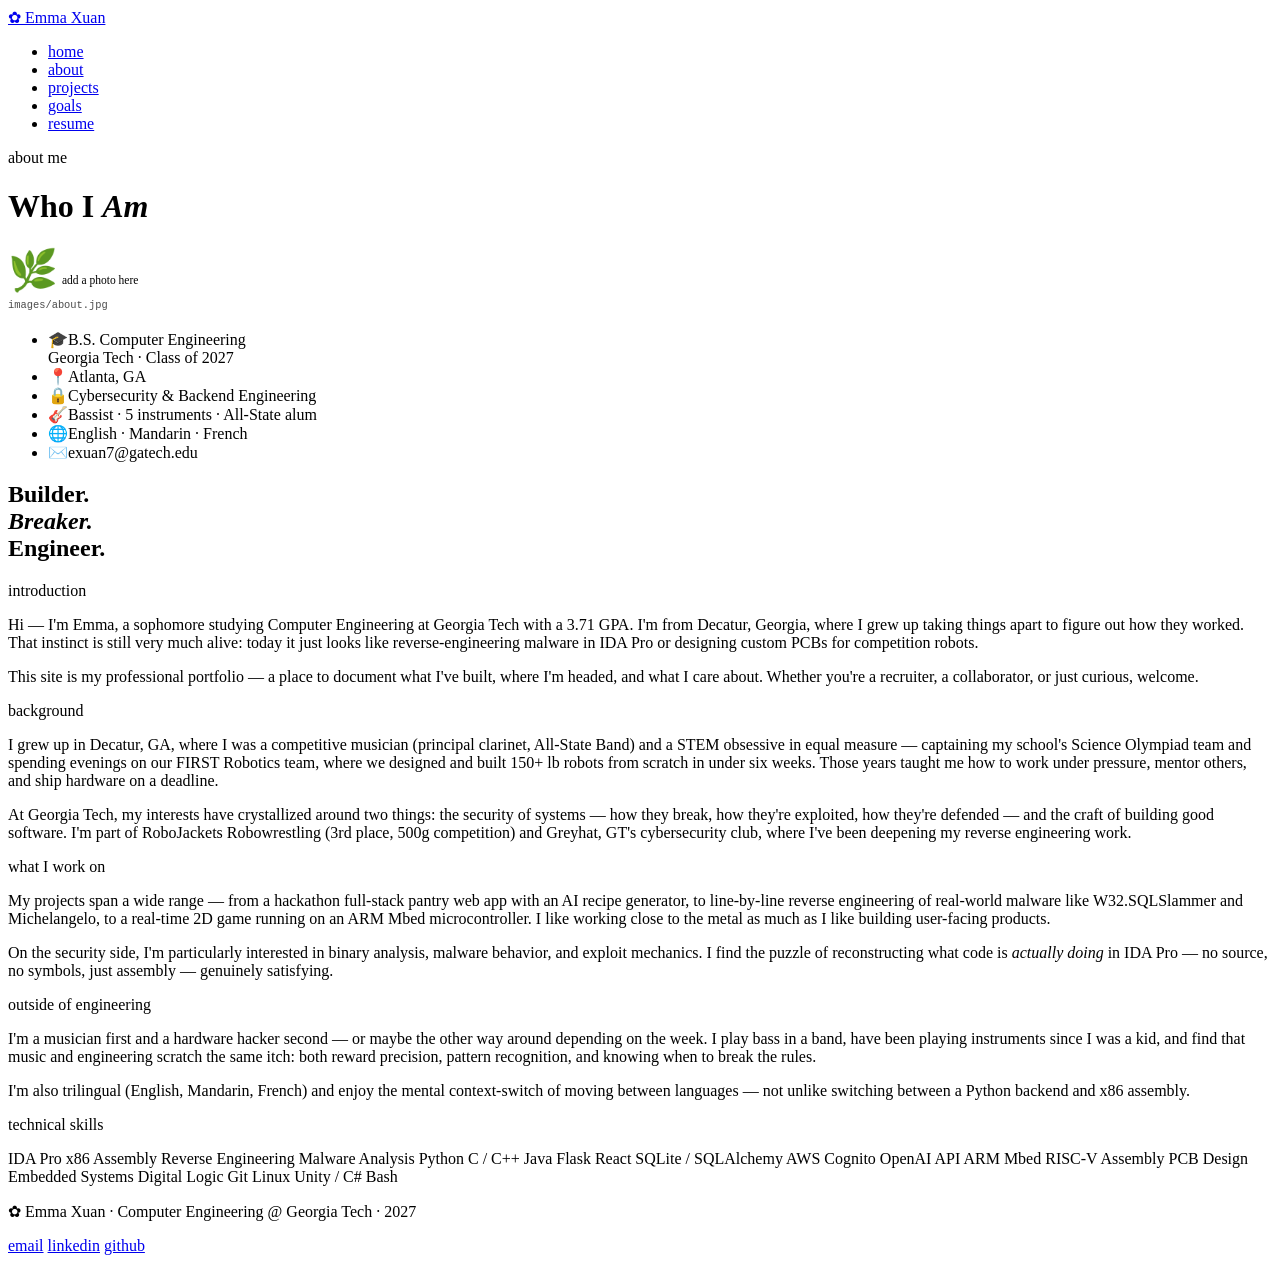
==== about.html @ 700f0712 "Add files via upload" ====
<!DOCTYPE html>
<html lang="en">
<head>
  <meta charset="UTF-8">
  <meta name="viewport" content="width=device-width, initial-scale=1.0">
  <title>About — Emma Xuan</title>
  <link rel="stylesheet" href="css/style.css">
</head>
<body>

<nav>
  <div class="nav-inner">
    <a href="index.html" class="nav-logo">✿ Emma Xuan</a>
    <ul class="nav-links">
      <li><a href="index.html">home</a></li>
      <li><a href="about.html">about</a></li>
      <li><a href="projects.html">projects</a></li>
      <li><a href="goals.html">goals</a></li>
      <li><a href="resume.html">resume</a></li>
    </ul>
  </div>
</nav>

<div class="container">
  <div class="page-hero">
    <p class="label">about me</p>
    <h1 class="page-title">Who I <em>Am</em></h1>
  </div>

  <div class="about-layout">
    <aside class="about-sticky">
      <div class="about-photo-frame">
        <!--
          Replace with:
          <img src="images/about.jpg" alt="Emma Xuan">
        -->
        <span style="font-size:2.5rem">🌿</span>
        <span style="font-size:0.72rem; line-height:1.6; text-align:center">add a photo here<br><code style="font-size:0.65rem; opacity:0.7">images/about.jpg</code></span>
      </div>
      <ul class="about-quick-info">
        <li><span class="qi-icon">🎓</span><span>B.S. Computer Engineering<br>Georgia Tech · Class of 2027</span></li>
        <li><span class="qi-icon">📍</span><span>Atlanta, GA</span></li>
        <li><span class="qi-icon">🔒</span><span>Cybersecurity &amp; Backend Engineering</span></li>
        <li><span class="qi-icon">🎸</span><span>Bassist · 5 instruments · All-State alum</span></li>
        <li><span class="qi-icon">🌐</span><span>English · Mandarin · French</span></li>
        <li><span class="qi-icon">✉️</span><a href="mailto:exuan7@gatech.edu" style="color:var(--sage-mid); text-decoration:none;">exuan7@gatech.edu</a></li>
      </ul>
    </aside>

    <div class="about-content">
      <h2 class="about-headline reveal">Builder.<br><em>Breaker.</em><br><strong>Engineer.</strong></h2>

      <div class="about-block reveal">
        <p class="about-block-label">introduction</p>
        <p>Hi — I'm Emma, a sophomore studying Computer Engineering at Georgia Tech with a 3.71 GPA. I'm from Decatur, Georgia, where I grew up taking things apart to figure out how they worked. That instinct is still very much alive: today it just looks like reverse-engineering malware in IDA Pro or designing custom PCBs for competition robots.</p>
        <p>This site is my professional portfolio — a place to document what I've built, where I'm headed, and what I care about. Whether you're a recruiter, a collaborator, or just curious, welcome.</p>
      </div>

      <div class="about-block reveal">
        <p class="about-block-label">background</p>
        <p>I grew up in Decatur, GA, where I was a competitive musician (principal clarinet, All-State Band) and a STEM obsessive in equal measure — captaining my school's Science Olympiad team and spending evenings on our FIRST Robotics team, where we designed and built 150+ lb robots from scratch in under six weeks. Those years taught me how to work under pressure, mentor others, and ship hardware on a deadline.</p>
        <p>At Georgia Tech, my interests have crystallized around two things: the security of systems — how they break, how they're exploited, how they're defended — and the craft of building good software. I'm part of RoboJackets Robowrestling (3rd place, 500g competition) and Greyhat, GT's cybersecurity club, where I've been deepening my reverse engineering work.</p>
      </div>

      <div class="about-block reveal">
        <p class="about-block-label">what I work on</p>
        <p>My projects span a wide range — from a hackathon full-stack pantry web app with an AI recipe generator, to line-by-line reverse engineering of real-world malware like W32.SQLSlammer and Michelangelo, to a real-time 2D game running on an ARM Mbed microcontroller. I like working close to the metal as much as I like building user-facing products.</p>
        <p>On the security side, I'm particularly interested in binary analysis, malware behavior, and exploit mechanics. I find the puzzle of reconstructing what code is <em>actually doing</em> in IDA Pro — no source, no symbols, just assembly — genuinely satisfying.</p>
      </div>

      <div class="about-block reveal">
        <p class="about-block-label">outside of engineering</p>
        <p>I'm a musician first and a hardware hacker second — or maybe the other way around depending on the week. I play bass in a band, have been playing instruments since I was a kid, and find that music and engineering scratch the same itch: both reward precision, pattern recognition, and knowing when to break the rules.</p>
        <p>I'm also trilingual (English, Mandarin, French) and enjoy the mental context-switch of moving between languages — not unlike switching between a Python backend and x86 assembly.</p>
      </div>

      <div class="about-block reveal">
        <p class="about-block-label">technical skills</p>
        <div class="skills-cloud">
          <span class="chip c-blush">IDA Pro</span>
          <span class="chip c-blush">x86 Assembly</span>
          <span class="chip c-blush">Reverse Engineering</span>
          <span class="chip c-blush">Malware Analysis</span>
          <span class="chip c-sage">Python</span>
          <span class="chip c-sage">C / C++</span>
          <span class="chip c-sage">Java</span>
          <span class="chip c-sage">Flask</span>
          <span class="chip c-sage">React</span>
          <span class="chip c-sage">SQLite / SQLAlchemy</span>
          <span class="chip c-sage">AWS Cognito</span>
          <span class="chip c-sage">OpenAI API</span>
          <span class="chip c-lav">ARM Mbed</span>
          <span class="chip c-lav">RISC-V Assembly</span>
          <span class="chip c-lav">PCB Design</span>
          <span class="chip c-lav">Embedded Systems</span>
          <span class="chip c-lav">Digital Logic</span>
          <span class="chip c-butter">Git</span>
          <span class="chip c-butter">Linux</span>
          <span class="chip c-butter">Unity / C#</span>
          <span class="chip c-butter">Bash</span>
        </div>
      </div>
    </div>
  </div>
</div>

<footer>
  <div class="footer-inner">
    <p class="footer-copy">✿ Emma Xuan · Computer Engineering @ Georgia Tech · 2027</p>
    <div class="footer-links">
      <a href="mailto:exuan7@gatech.edu">email</a>
      <a href="https://linkedin.com/in/YOUR_LINKEDIN" target="_blank">linkedin</a>
      <a href="https://github.com/YOUR_GITHUB" target="_blank">github</a>
    </div>
  </div>
</footer>
<script src="js/main.js"></script>
</body>
</html>
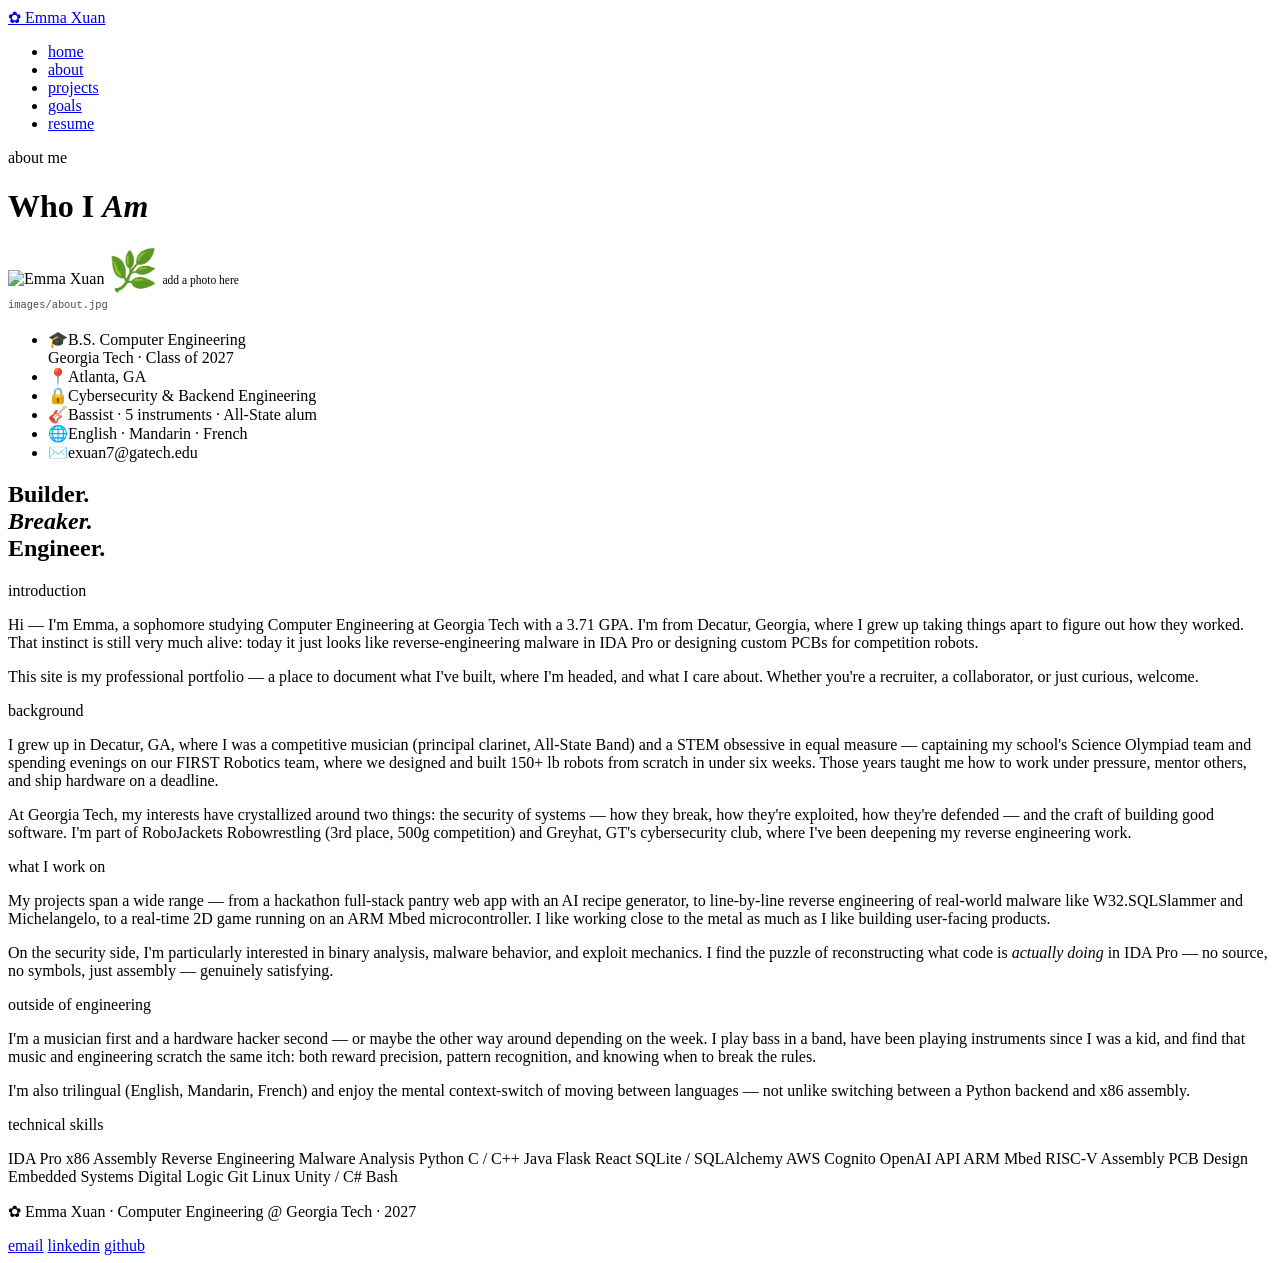
==== commit 24b6c7de: "replacements" ====
--- a/about.html
+++ b/about.html
@@ -30,10 +30,7 @@
   <div class="about-layout">
     <aside class="about-sticky">
       <div class="about-photo-frame">
-        <!--
-          Replace with:
-          <img src="images/about.jpg" alt="Emma Xuan">
-        -->
+        <img src="images/about.jpg" alt="Emma Xuan">
         <span style="font-size:2.5rem">🌿</span>
         <span style="font-size:0.72rem; line-height:1.6; text-align:center">add a photo here<br><code style="font-size:0.65rem; opacity:0.7">images/about.jpg</code></span>
       </div>
@@ -109,8 +106,8 @@
     <p class="footer-copy">✿ Emma Xuan · Computer Engineering @ Georgia Tech · 2027</p>
     <div class="footer-links">
       <a href="mailto:exuan7@gatech.edu">email</a>
-      <a href="https://linkedin.com/in/YOUR_LINKEDIN" target="_blank">linkedin</a>
-      <a href="https://github.com/YOUR_GITHUB" target="_blank">github</a>
+      <a href="https://linkedin.com/in/emmazxuan" target="_blank">linkedin</a>
+      <a href="https://github.com/emmaZX" target="_blank">github</a>
     </div>
   </div>
 </footer>
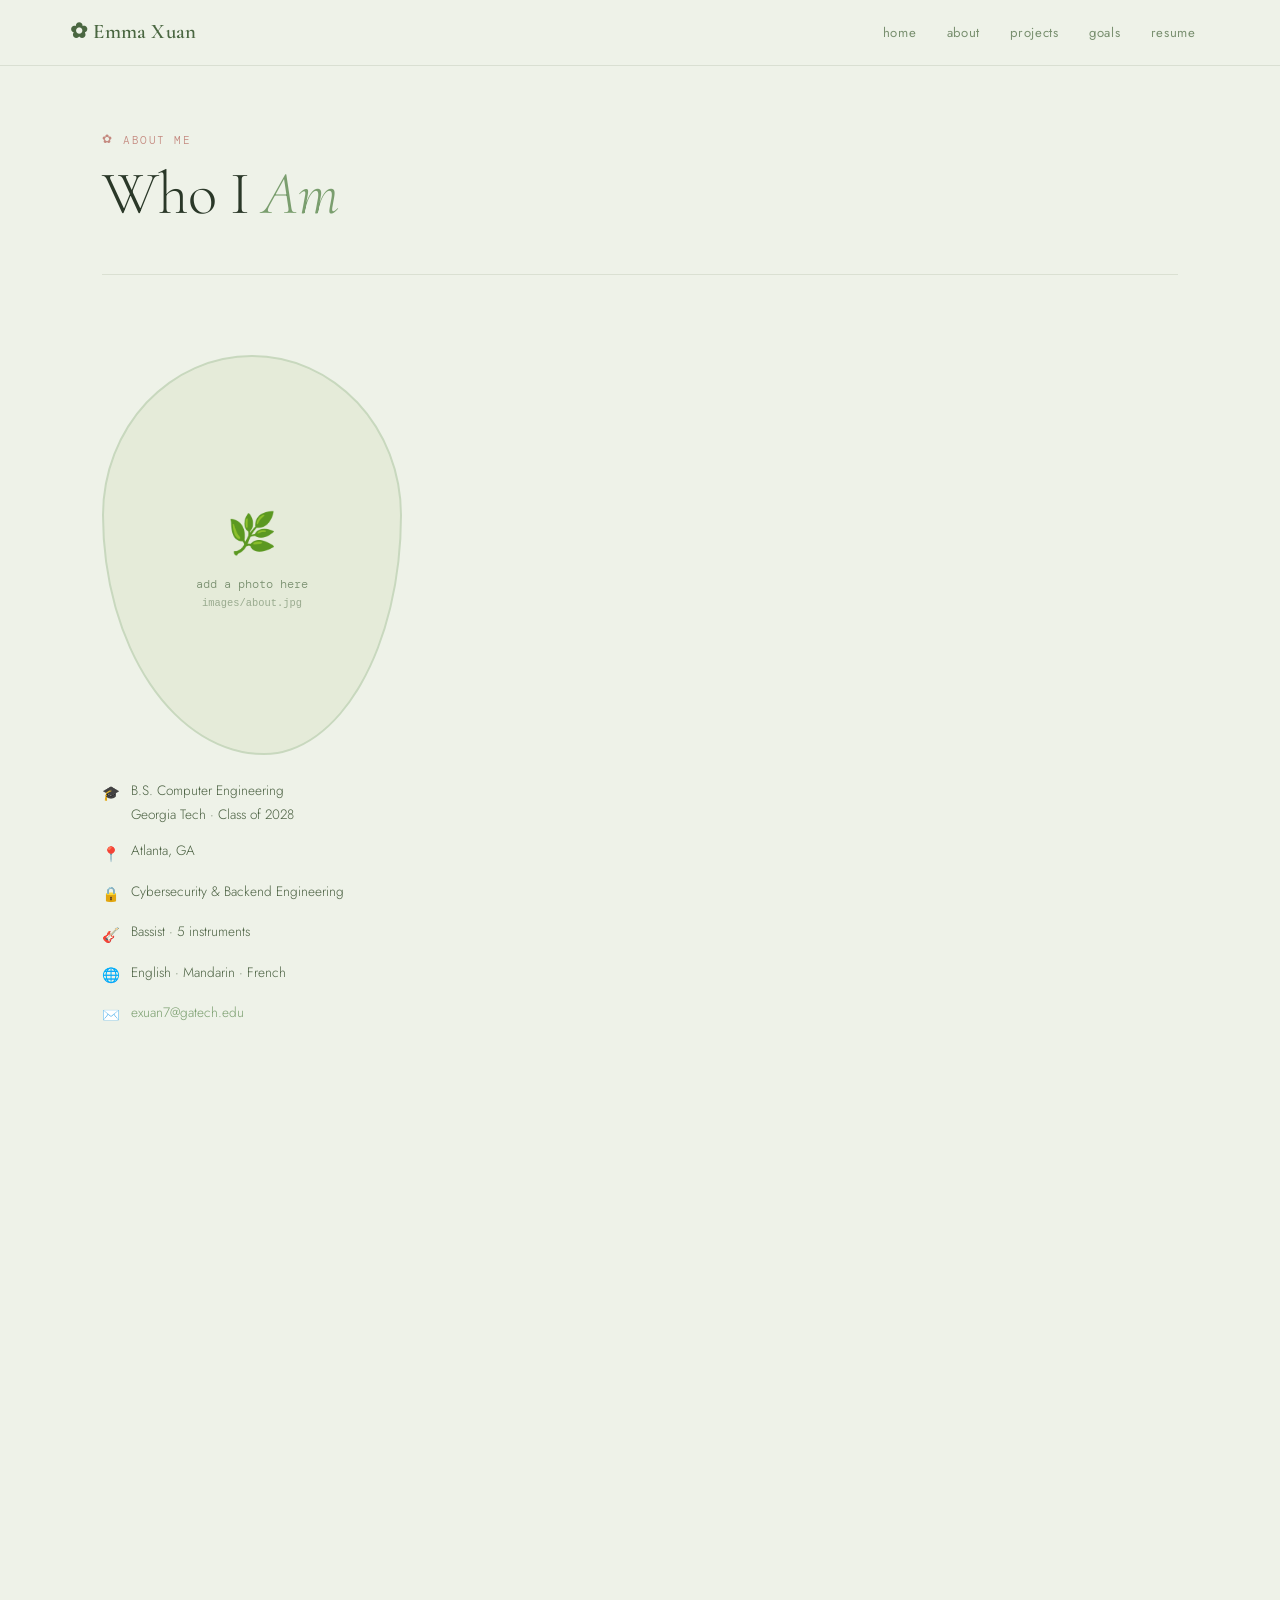
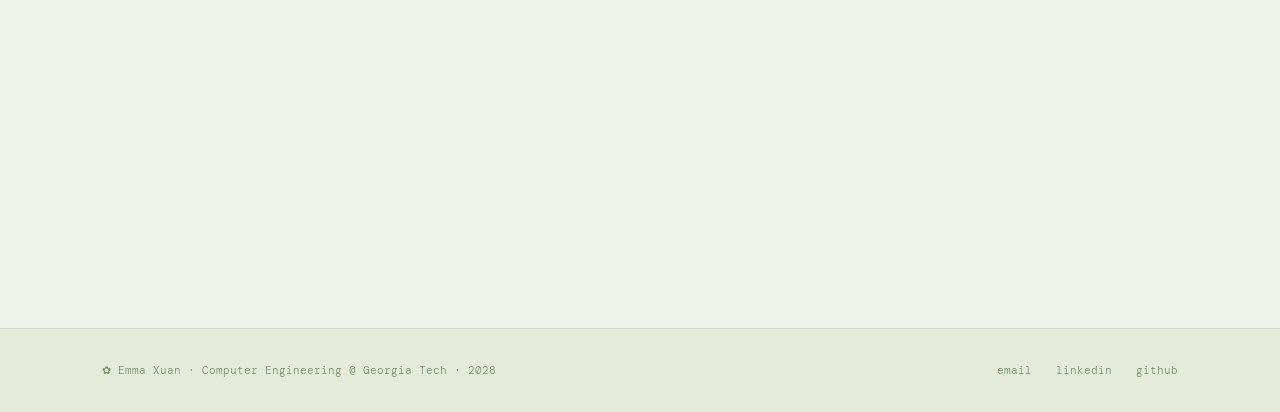
==== commit 6d65cb51: "updates" ====
--- a/about.html
+++ b/about.html
@@ -3,7 +3,7 @@
 <head>
   <meta charset="UTF-8">
   <meta name="viewport" content="width=device-width, initial-scale=1.0">
-  <title>About — Emma Xuan</title>
+  <title>Emma Xuan Portfolio</title>
   <link rel="stylesheet" href="css/style.css">
 </head>
 <body>
@@ -30,23 +30,24 @@
   <div class="about-layout">
     <aside class="about-sticky">
       <div class="about-photo-frame">
-        <img src="images/about.jpg" alt="Emma Xuan">
+        <!--
+          Replace with:
+          <img src="images/about.jpg" alt="Emma Xuan">
+        -->
         <span style="font-size:2.5rem">🌿</span>
         <span style="font-size:0.72rem; line-height:1.6; text-align:center">add a photo here<br><code style="font-size:0.65rem; opacity:0.7">images/about.jpg</code></span>
       </div>
       <ul class="about-quick-info">
-        <li><span class="qi-icon">🎓</span><span>B.S. Computer Engineering<br>Georgia Tech · Class of 2027</span></li>
+        <li><span class="qi-icon">🎓</span><span>B.S. Computer Engineering<br>Georgia Tech · Class of 2028</span></li>
         <li><span class="qi-icon">📍</span><span>Atlanta, GA</span></li>
         <li><span class="qi-icon">🔒</span><span>Cybersecurity &amp; Backend Engineering</span></li>
-        <li><span class="qi-icon">🎸</span><span>Bassist · 5 instruments · All-State alum</span></li>
+        <li><span class="qi-icon">🎸</span><span>Bassist · 5 instruments</span></li>
         <li><span class="qi-icon">🌐</span><span>English · Mandarin · French</span></li>
         <li><span class="qi-icon">✉️</span><a href="mailto:exuan7@gatech.edu" style="color:var(--sage-mid); text-decoration:none;">exuan7@gatech.edu</a></li>
       </ul>
     </aside>
 
     <div class="about-content">
-      <h2 class="about-headline reveal">Builder.<br><em>Breaker.</em><br><strong>Engineer.</strong></h2>
-
       <div class="about-block reveal">
         <p class="about-block-label">introduction</p>
         <p>Hi — I'm Emma, a sophomore studying Computer Engineering at Georgia Tech with a 3.71 GPA. I'm from Decatur, Georgia, where I grew up taking things apart to figure out how they worked. That instinct is still very much alive: today it just looks like reverse-engineering malware in IDA Pro or designing custom PCBs for competition robots.</p>
@@ -69,6 +70,7 @@
         <p class="about-block-label">outside of engineering</p>
         <p>I'm a musician first and a hardware hacker second — or maybe the other way around depending on the week. I play bass in a band, have been playing instruments since I was a kid, and find that music and engineering scratch the same itch: both reward precision, pattern recognition, and knowing when to break the rules.</p>
         <p>I'm also trilingual (English, Mandarin, French) and enjoy the mental context-switch of moving between languages — not unlike switching between a Python backend and x86 assembly.</p>
+        <p>And yes, those are my cats in the photo — Kiwi and Cloud. They are extremely rambunctious and entirely unhelpful when I'm trying to debug at 2am.</p>
       </div>
 
       <div class="about-block reveal">
@@ -103,11 +105,11 @@
 
 <footer>
   <div class="footer-inner">
-    <p class="footer-copy">✿ Emma Xuan · Computer Engineering @ Georgia Tech · 2027</p>
+    <p class="footer-copy">✿ Emma Xuan · Computer Engineering @ Georgia Tech · 2028</p>
     <div class="footer-links">
       <a href="mailto:exuan7@gatech.edu">email</a>
-      <a href="https://linkedin.com/in/emmazxuan" target="_blank">linkedin</a>
-      <a href="https://github.com/emmaZX" target="_blank">github</a>
+      <a href="https://linkedin.com/in/YOUR_LINKEDIN" target="_blank">linkedin</a>
+      <a href="https://github.com/YOUR_GITHUB" target="_blank">github</a>
     </div>
   </div>
 </footer>
--- a/css/style.css
+++ b/css/style.css
@@ -0,0 +1,390 @@
+@import url('https://fonts.googleapis.com/css2?family=Cormorant+Garamond:ital,wght@0,300;0,400;0,600;0,700;1,300;1,400;1,600&family=Jost:wght@300;400;500&family=DM+Mono:ital,wght@0,400;0,500;1,400&display=swap');
+
+/* ============================================
+   EMMA XUAN — PORTFOLIO
+   Theme: Sage & Bloom
+   ============================================ */
+
+:root {
+  --bg:           #EEF2E8;
+  --bg-soft:      #E5EBD9;
+  --bg-card:      #F2F5EC;
+  --bg-white:     #FAFBF7;
+  --bg-deep:      #D6DFCA;
+
+  --sage-dark:    #4A6741;
+  --sage-mid:     #7A9E6E;
+  --sage-light:   #A8C09A;
+  --sage-mist:    #C8D8BE;
+
+  --blush:        #E8C4C0;
+  --blush-deep:   #C4897F;
+  --lavender:     #C4BBDB;
+  --lavender-mid: #9B8FC2;
+  --cream:        #F2E8D5;
+  --butter:       #EDD99A;
+  --butter-deep:  #C9A84C;
+  --dusty-teal:   #7BBFB5;
+
+  --text:         #2A3828;
+  --text-mid:     #4A6041;
+  --text-muted:   #7A9070;
+  --border:       rgba(90, 115, 80, 0.14);
+
+  --font-display: 'Cormorant Garamond', Georgia, serif;
+  --font-body:    'Jost', sans-serif;
+  --font-mono:    'DM Mono', monospace;
+
+  --nav-h: 66px;
+  --max-w: 1140px;
+  --r: 16px;
+}
+
+*, *::before, *::after { margin: 0; padding: 0; box-sizing: border-box; }
+html { scroll-behavior: smooth; }
+
+body {
+  background: var(--bg);
+  color: var(--text);
+  font-family: var(--font-body);
+  font-weight: 300;
+  font-size: 16px;
+  line-height: 1.75;
+  -webkit-font-smoothing: antialiased;
+}
+
+/* ─── NAV ─────────────────────────────────── */
+nav {
+  position: sticky; top: 0; z-index: 200;
+  background: rgba(238, 242, 232, 0.9);
+  backdrop-filter: blur(16px);
+  -webkit-backdrop-filter: blur(16px);
+  border-bottom: 1px solid var(--border);
+  height: var(--nav-h);
+  display: flex; align-items: center;
+  padding: 0 2rem;
+}
+.nav-inner {
+  max-width: var(--max-w); width: 100%; margin: 0 auto;
+  display: flex; align-items: center; justify-content: space-between;
+}
+.nav-logo {
+  font-family: var(--font-display); font-weight: 600; font-size: 1.3rem;
+  color: var(--sage-dark); text-decoration: none; letter-spacing: 0.01em;
+  display: flex; align-items: center; gap: 0.4rem;
+}
+.nav-links { display: flex; gap: 0.1rem; list-style: none; }
+.nav-links a {
+  font-family: var(--font-body); font-weight: 400; font-size: 0.82rem;
+  color: var(--text-muted); text-decoration: none; letter-spacing: 0.05em;
+  padding: 0.4rem 0.9rem; border-radius: 100px; transition: all 0.2s;
+}
+.nav-links a:hover { color: var(--sage-dark); background: var(--bg-soft); }
+.nav-links a.active { color: var(--sage-dark); background: var(--sage-mist); }
+
+/* ─── LAYOUT ──────────────────────────────── */
+.container { max-width: var(--max-w); margin: 0 auto; padding: 0 2rem; position: relative; z-index: 1; }
+section { padding: 5rem 0; }
+
+/* ─── LABELS ──────────────────────────────── */
+.label {
+  font-family: var(--font-mono); font-size: 0.68rem;
+  color: var(--blush-deep); text-transform: uppercase; letter-spacing: 0.14em;
+  margin-bottom: 0.75rem; display: flex; align-items: center; gap: 0.6rem;
+}
+.label::before { content: '✿'; font-size: 0.72rem; }
+
+/* ─── SECTION HEADER ─────────────────────── */
+.section-header { margin-bottom: 3rem; }
+.section-header h2 {
+  font-family: var(--font-display); font-weight: 600;
+  font-size: clamp(2.5rem, 5vw, 3.8rem);
+  letter-spacing: -0.01em; line-height: 1.1; color: var(--text);
+}
+.section-header h2 em { font-style: italic; color: var(--sage-mid); font-weight: 300; }
+
+/* ─── BUTTONS ─────────────────────────────── */
+.btn {
+  display: inline-flex; align-items: center; gap: 0.45rem;
+  padding: 0.65rem 1.4rem; border-radius: 100px;
+  font-family: var(--font-body); font-weight: 400; font-size: 0.82rem;
+  letter-spacing: 0.05em; text-decoration: none;
+  transition: all 0.2s; cursor: pointer; border: none;
+}
+.btn-primary { background: var(--sage-dark); color: #fff; }
+.btn-primary:hover { background: var(--sage-mid); transform: translateY(-2px); box-shadow: 0 8px 24px rgba(74,103,65,0.25); }
+.btn-outline { background: transparent; color: var(--sage-dark); border: 1.5px solid var(--sage-mist); }
+.btn-outline:hover { border-color: var(--sage-mid); background: var(--bg-soft); }
+.btn-blush { background: var(--blush); color: var(--text); border: 1px solid rgba(196,137,127,0.3); }
+.btn-blush:hover { background: var(--blush-deep); color: #fff; transform: translateY(-2px); }
+
+/* ─── STATUS BADGE ────────────────────────── */
+.status-badge {
+  display: inline-flex; align-items: center; gap: 0.5rem;
+  background: var(--cream); color: var(--butter-deep);
+  border: 1px solid rgba(201,168,76,0.3);
+  padding: 0.28rem 0.85rem; border-radius: 100px;
+  font-family: var(--font-mono); font-size: 0.68rem;
+  margin-bottom: 1.5rem;
+}
+.status-dot {
+  width: 6px; height: 6px; border-radius: 50%; background: var(--butter-deep);
+  animation: blink 2.5s ease-in-out infinite;
+}
+@keyframes blink { 0%,100%{opacity:1} 50%{opacity:0.3} }
+
+/* ─── HERO ────────────────────────────────── */
+.hero {
+  min-height: calc(100vh - var(--nav-h));
+  display: grid; grid-template-columns: 1fr 400px;
+  gap: 4rem; align-items: center; padding: 4rem 0;
+  position: relative;
+}
+/* Floating botanical decorations behind hero */
+.hero::before {
+  content: '';
+  position: absolute; top: 10%; right: -60px; width: 300px; height: 300px;
+  border-radius: 50%;
+  background: radial-gradient(circle, rgba(200,216,190,0.4) 0%, transparent 70%);
+  pointer-events: none;
+}
+.hero::after {
+  content: '';
+  position: absolute; bottom: 5%; left: -40px; width: 200px; height: 200px;
+  border-radius: 50%;
+  background: radial-gradient(circle, rgba(232,196,192,0.35) 0%, transparent 70%);
+  pointer-events: none;
+}
+.hero-text h1 {
+  font-family: var(--font-display); font-weight: 600;
+  font-size: clamp(4rem, 9vw, 7.5rem);
+  line-height: 0.95; letter-spacing: -0.01em; color: var(--text);
+  margin-bottom: 1.5rem; animation: fadeUp 0.7s 0.1s both;
+}
+.hero-text h1 em { font-style: italic; color: var(--sage-mid); font-weight: 300; }
+.hero-tagline {
+  font-family: var(--font-mono); font-size: 0.72rem;
+  color: var(--text-muted); letter-spacing: 0.12em; text-transform: uppercase;
+  margin-bottom: 1rem; animation: fadeUp 0.7s 0.2s both;
+}
+.hero-text p {
+  font-size: 1rem; color: var(--text-mid); max-width: 440px;
+  margin-bottom: 2rem; line-height: 1.9; font-weight: 300;
+  animation: fadeUp 0.7s 0.3s both;
+}
+.hero-cta { display: flex; gap: 0.75rem; flex-wrap: wrap; animation: fadeUp 0.7s 0.4s both; }
+.hero-visual { display: flex; justify-content: center; align-items: center; animation: fadeUp 0.7s 0.15s both; }
+
+/* Organic photo frame */
+.photo-frame { position: relative; width: 360px; height: 440px; }
+.frame-img {
+  width: 100%; height: 100%;
+  border-radius: 42% 58% 52% 48% / 44% 48% 52% 56%;
+  overflow: hidden; position: relative; z-index: 2;
+  background: var(--bg-soft); border: 2px solid var(--sage-mist);
+  display: flex; flex-direction: column; align-items: center; justify-content: center;
+  gap: 0.5rem; color: var(--text-muted); font-family: var(--font-mono); font-size: 0.75rem;
+  text-align: center; padding: 1rem;
+}
+.frame-img img {
+  position: absolute; inset: 0;
+  width: 100%; height: 100%; object-fit: cover; display: block;
+}
+.frame-ring {
+  position: absolute; inset: -14px;
+  border-radius: 42% 58% 52% 48% / 44% 48% 52% 56%;
+  border: 1.5px dashed var(--sage-light); z-index: 1; opacity: 0.6;
+}
+.frame-flower { position: absolute; font-size: 1.8rem; z-index: 3; filter: drop-shadow(0 2px 4px rgba(0,0,0,0.05)); }
+.ff-1 { top: -14px; right: 24px; transform: rotate(15deg); }
+.ff-2 { bottom: 14px; left: -18px; transform: rotate(-20deg); font-size: 1.4rem; }
+.ff-3 { top: 45%; right: -22px; transform: translateY(-50%) rotate(8deg); font-size: 1.2rem; }
+.bg-blob {
+  position: absolute; border-radius: 50%; z-index: 0;
+  width: 200px; height: 200px; bottom: -30px; left: -20px;
+  background: var(--blush); opacity: 0.3; filter: blur(45px);
+}
+.bg-blob-2 {
+  position: absolute; border-radius: 50%; z-index: 0;
+  width: 160px; height: 160px; top: -20px; right: -10px;
+  background: var(--lavender); opacity: 0.22; filter: blur(40px);
+}
+
+/* ─── STATS ───────────────────────────────── */
+.stats-strip { border-top: 1px solid var(--border); border-bottom: 1px solid var(--border); background: var(--bg-card); }
+.stats-grid { display: grid; grid-template-columns: repeat(4,1fr); }
+.stat-cell { padding: 2rem; text-align: center; border-right: 1px solid var(--border); }
+.stat-cell:last-child { border-right: none; }
+.stat-n {
+  font-family: var(--font-display); font-weight: 600;
+  font-size: 3rem; line-height: 1; letter-spacing: -0.02em;
+  color: var(--sage-dark); margin-bottom: 0.35rem;
+}
+.stat-n em { font-style: italic; color: var(--blush-deep); font-weight: 300; }
+.stat-l { font-family: var(--font-mono); font-size: 0.66rem; color: var(--text-muted); text-transform: uppercase; letter-spacing: 0.1em; }
+
+/* ─── PROJECT CARDS ───────────────────────── */
+.projects-preview-grid { display: grid; grid-template-columns: repeat(3,1fr); gap: 1.25rem; }
+
+.project-card {
+  background: var(--bg-card); border: 1px solid var(--border);
+  border-radius: var(--r); padding: 1.75rem;
+  transition: all 0.3s; position: relative; overflow: hidden;
+}
+.project-card::before {
+  content: '';
+  position: absolute; top: -70px; right: -70px;
+  width: 130px; height: 130px; border-radius: 50%;
+  background: var(--card-bloom, var(--sage-mist));
+  opacity: 0.2; transition: all 0.4s;
+}
+.project-card:hover { transform: translateY(-5px); box-shadow: 0 16px 48px rgba(74,103,65,0.1); border-color: var(--sage-mist); }
+.project-card:hover::before { transform: scale(1.6); opacity: 0.3; }
+.project-num { font-family: var(--font-display); font-weight: 300; font-style: italic; font-size: 2.5rem; color: var(--sage-mist); line-height: 1; margin-bottom: 0.2rem; }
+.project-title { font-family: var(--font-display); font-weight: 600; font-size: 1.3rem; color: var(--text); margin-bottom: 0.6rem; line-height: 1.2; }
+.project-desc { font-size: 0.875rem; color: var(--text-mid); line-height: 1.85; margin-bottom: 1.25rem; font-weight: 300; }
+.tags { display: flex; flex-wrap: wrap; gap: 0.35rem; }
+.tag { font-family: var(--font-mono); font-size: 0.65rem; padding: 0.18rem 0.55rem; border-radius: 100px; background: var(--bg-deep); color: var(--text-muted); border: 1px solid var(--border); }
+
+/* ─── FULL PROJECT CARDS ──────────────────── */
+.projects-full-grid { display: grid; grid-template-columns: repeat(2,1fr); gap: 1.5rem; }
+.project-full-card {
+  background: var(--bg-card); border: 1px solid var(--border);
+  border-radius: var(--r); overflow: hidden; transition: all 0.3s;
+}
+.project-full-card:hover { transform: translateY(-4px); box-shadow: 0 16px 40px rgba(74,103,65,0.1); border-color: var(--sage-mist); }
+.pfc-bloom-bar { height: 3px; background: var(--card-color, var(--sage-mist)); }
+.pfc-header { padding: 1.75rem 1.75rem 1rem; display: flex; align-items: flex-start; justify-content: space-between; gap: 1rem; }
+.pfc-number { font-family: var(--font-display); font-weight: 300; font-style: italic; font-size: 2.2rem; color: var(--sage-mist); line-height: 1; }
+.pfc-title { font-family: var(--font-display); font-weight: 600; font-size: 1.25rem; color: var(--text); line-height: 1.2; }
+.pfc-subtitle { font-size: 0.8rem; color: var(--text-muted); font-style: italic; margin-top: 0.1rem; }
+.pfc-date { font-family: var(--font-mono); font-size: 0.68rem; color: var(--text-muted); white-space: nowrap; }
+.pfc-body { padding: 0.5rem 1.75rem 1.75rem; }
+.pfc-desc { font-size: 0.88rem; color: var(--text-mid); line-height: 1.9; margin-bottom: 1rem; font-weight: 300; }
+.pfc-bullets { list-style: none; margin-bottom: 1rem; }
+.pfc-bullets li { font-size: 0.83rem; color: var(--text-mid); padding-left: 1.2rem; position: relative; line-height: 1.75; margin-bottom: 0.35rem; font-weight: 300; }
+.pfc-bullets li::before { content: '✿'; position: absolute; left: 0; color: var(--card-color, var(--sage-light)); font-size: 0.58rem; top: 0.38rem; }
+
+/* ─── ABOUT PAGE ──────────────────────────── */
+.about-layout { display: grid; grid-template-columns: 300px 1fr; gap: 5rem; padding: 5rem 0; align-items: start; }
+.about-sticky { position: sticky; top: calc(var(--nav-h) + 2rem); }
+.about-photo-frame {
+  width: 100%; aspect-ratio: 3/4;
+  border-radius: 50% 50% 46% 54% / 40% 40% 60% 60%;
+  overflow: hidden; background: var(--bg-soft);
+  border: 2px solid var(--sage-mist); margin-bottom: 1.5rem;
+  position: relative;
+  display: flex; flex-direction: column; align-items: center; justify-content: center;
+  gap: 0.5rem; color: var(--text-muted); font-family: var(--font-mono); font-size: 0.72rem; text-align: center; padding: 1rem;
+}
+.about-photo-frame img {
+  position: absolute; inset: 0;
+  width: 100%; height: 100%; object-fit: cover; display: block;
+}
+.about-quick-info { list-style: none; display: flex; flex-direction: column; gap: 0.8rem; }
+.about-quick-info li { display: flex; align-items: flex-start; gap: 0.7rem; font-size: 0.85rem; color: var(--text-mid); font-weight: 300; }
+.qi-icon { font-size: 0.9rem; flex-shrink: 0; margin-top: 0.15rem; }
+
+.about-headline { font-family: var(--font-display); font-weight: 300; font-size: clamp(3rem, 5vw, 5rem); letter-spacing: -0.01em; line-height: 1.05; color: var(--text); margin-bottom: 2.5rem; }
+.about-headline em { font-style: italic; color: var(--sage-mid); }
+.about-headline strong { font-weight: 600; }
+.about-block { margin-bottom: 2.5rem; }
+.about-block-label { font-family: var(--font-mono); font-size: 0.68rem; text-transform: uppercase; letter-spacing: 0.12em; color: var(--blush-deep); margin-bottom: 0.6rem; display: flex; align-items: center; gap: 0.5rem; }
+.about-block-label::before { content: '✾'; font-size: 0.7rem; }
+.about-block p { font-size: 0.95rem; color: var(--text-mid); line-height: 1.95; font-weight: 300; }
+.about-block p+p { margin-top: 0.85rem; }
+
+.skills-cloud { display: flex; flex-wrap: wrap; gap: 0.5rem; margin-top: 0.75rem; }
+.chip { font-family: var(--font-mono); font-size: 0.72rem; padding: 0.28rem 0.75rem; border-radius: 100px; border: 1px solid var(--border); background: var(--bg-card); color: var(--text-mid); transition: all 0.2s; cursor: default; }
+.chip:hover { background: var(--sage-dark); color: #fff; border-color: var(--sage-dark); }
+.chip.c-sage  { background: rgba(168,192,154,0.2); border-color: rgba(168,192,154,0.5); color: var(--sage-dark); }
+.chip.c-blush { background: rgba(232,196,192,0.2); border-color: rgba(196,137,127,0.3); color: var(--blush-deep); }
+.chip.c-lav   { background: rgba(196,187,219,0.2); border-color: rgba(155,143,194,0.3); color: var(--lavender-mid); }
+.chip.c-butter{ background: rgba(237,217,154,0.18); border-color: rgba(201,168,76,0.3); color: var(--butter-deep); }
+
+/* ─── GOALS / TIMELINE ────────────────────── */
+.goals-layout { display: grid; grid-template-columns: 1fr 380px; gap: 5rem; padding: 5rem 0; align-items: start; }
+.goals-sidebar { position: sticky; top: calc(var(--nav-h) + 2rem); }
+.timeline { position: relative; padding-left: 2.5rem; margin-top: 2rem; }
+.timeline::before { content: ''; position: absolute; left: 5px; top: 14px; bottom: 0; width: 1.5px; background: linear-gradient(to bottom, var(--blush-deep), var(--sage-mid), var(--lavender-mid), var(--butter-deep)); }
+.tl-item { position: relative; margin-bottom: 3rem; }
+.tl-dot { position: absolute; left: -2.35rem; top: 8px; width: 13px; height: 13px; border-radius: 50%; background: var(--dot-color, var(--blush)); border: 2px solid var(--bg); box-shadow: 0 0 0 3px var(--dot-glow, rgba(232,196,192,0.4)); }
+.tl-date { font-family: var(--font-mono); font-size: 0.68rem; color: var(--text-muted); text-transform: uppercase; letter-spacing: 0.08em; margin-bottom: 0.3rem; }
+.tl-title { font-family: var(--font-display); font-weight: 600; font-size: 1.3rem; color: var(--text); margin-bottom: 0.5rem; line-height: 1.2; }
+.tl-body { font-size: 0.875rem; color: var(--text-mid); line-height: 1.85; font-weight: 300; }
+.tl-body ul { margin: 0.5rem 0 0 1.2rem; }
+.tl-body li { margin-bottom: 0.3rem; }
+.goals-sidebar-card { background: var(--bg-card); border: 1px solid var(--border); border-radius: var(--r); padding: 1.5rem; margin-bottom: 1rem; }
+.gsc-title { font-family: var(--font-display); font-weight: 600; font-size: 1rem; color: var(--text); margin-bottom: 0.9rem; }
+.gsc-list { list-style: none; display: flex; flex-direction: column; gap: 0.5rem; }
+.gsc-list li { font-size: 0.83rem; color: var(--text-mid); display: flex; align-items: flex-start; gap: 0.6rem; line-height: 1.6; font-weight: 300; }
+.gsc-list li::before { content: '✿'; color: var(--sage-light); font-size: 0.6rem; flex-shrink: 0; margin-top: 0.35rem; }
+
+/* ─── RESUME PAGE ─────────────────────────── */
+.resume-layout { padding: 4rem 0; }
+.resume-top { display: flex; justify-content: space-between; align-items: center; margin-bottom: 2.5rem; flex-wrap: wrap; gap: 1rem; }
+.resume-tabs-row { display: flex; gap: 0.3rem; background: var(--bg-soft); padding: 4px; border-radius: 100px; border: 1px solid var(--border); }
+.rtab { font-family: var(--font-body); font-size: 0.8rem; font-weight: 400; padding: 0.42rem 1.1rem; border-radius: 100px; cursor: pointer; border: none; background: transparent; color: var(--text-muted); transition: all 0.2s; letter-spacing: 0.04em; }
+.rtab.active { background: var(--sage-dark); color: #fff; }
+.resume-pane { display: none; }
+.resume-pane.active { display: block; }
+.r-section { margin-bottom: 2.5rem; }
+.r-section-title { font-family: var(--font-mono); font-size: 0.65rem; text-transform: uppercase; letter-spacing: 0.14em; color: var(--text-muted); border-bottom: 1px solid var(--border); padding-bottom: 0.5rem; margin-bottom: 1.1rem; display: flex; align-items: center; gap: 0.5rem; }
+.r-section-title::before { content: '✿'; color: var(--sage-light); font-size: 0.65rem; }
+.r-entry { margin-bottom: 1.4rem; }
+.r-entry-top { display: flex; justify-content: space-between; align-items: baseline; gap: 1rem; margin-bottom: 0.15rem; }
+.r-entry-title { font-family: var(--font-display); font-weight: 600; font-size: 1rem; color: var(--text); }
+.r-entry-date { font-family: var(--font-mono); font-size: 0.68rem; color: var(--text-muted); white-space: nowrap; }
+.r-entry-sub { font-size: 0.82rem; color: var(--text-muted); font-style: italic; margin-bottom: 0.5rem; }
+.r-bullets { list-style: none; }
+.r-bullets li { font-size: 0.86rem; color: var(--text-mid); padding-left: 1.2rem; position: relative; margin-bottom: 0.3rem; line-height: 1.7; font-weight: 300; }
+.r-bullets li::before { content: '✿'; position: absolute; left: 0; color: var(--sage-light); font-size: 0.58rem; top: 0.38rem; }
+.r-skills-line { font-size: 0.86rem; color: var(--text-mid); line-height: 1.7; margin-bottom: 0.35rem; font-weight: 300; }
+.r-skills-line strong { color: var(--text); font-weight: 500; }
+.r-download-bar { display: flex; gap: 0.75rem; flex-wrap: wrap; margin-bottom: 2rem; padding: 1.2rem 1.5rem; background: var(--cream); border-radius: var(--r); align-items: center; border: 1px solid rgba(201,168,76,0.2); }
+.r-download-bar p { font-size: 0.85rem; color: var(--text-mid); flex: 1; font-weight: 300; }
+
+/* ─── PAGE HERO ───────────────────────────── */
+.page-hero { padding: 4rem 0 3rem; border-bottom: 1px solid var(--border); margin-bottom: 0; }
+.page-title { font-family: var(--font-display); font-weight: 300; font-size: clamp(2.2rem, 5vw, 3.8rem); letter-spacing: -0.01em; line-height: 1.05; color: var(--text); }
+.page-title em { font-style: italic; color: var(--sage-mid); }
+
+/* ─── FOOTER ──────────────────────────────── */
+footer { border-top: 1px solid var(--border); padding: 2rem 0; margin-top: 2rem; background: var(--bg-soft); }
+.footer-inner { max-width: var(--max-w); margin: 0 auto; padding: 0 2rem; display: flex; justify-content: space-between; align-items: center; flex-wrap: wrap; gap: 1rem; }
+.footer-copy { font-family: var(--font-mono); font-size: 0.7rem; color: var(--text-muted); }
+.footer-links { display: flex; gap: 1.5rem; }
+.footer-links a { font-family: var(--font-mono); font-size: 0.7rem; color: var(--text-muted); text-decoration: none; transition: color 0.2s; }
+.footer-links a:hover { color: var(--sage-dark); }
+
+/* ─── ANIMATIONS ──────────────────────────── */
+@keyframes fadeUp { from { opacity: 0; transform: translateY(20px); } to { opacity: 1; transform: none; } }
+.reveal { opacity: 0; transform: translateY(20px); transition: opacity 0.65s ease, transform 0.65s ease; }
+.reveal.visible { opacity: 1; transform: none; }
+.reveal-delay-1 { transition-delay: 0.1s; }
+.reveal-delay-2 { transition-delay: 0.2s; }
+.reveal-delay-3 { transition-delay: 0.3s; }
+
+/* ─── RESPONSIVE ──────────────────────────── */
+@media (max-width: 900px) {
+  .hero { grid-template-columns: 1fr; text-align: center; min-height: auto; padding: 3rem 0; }
+  .hero-cta { justify-content: center; }
+  .hero-visual { order: -1; }
+  .photo-frame { width: 240px; height: 300px; }
+  .stats-grid { grid-template-columns: repeat(2,1fr); }
+  .stat-cell { border-right: none; border-bottom: 1px solid var(--border); }
+  .stat-cell:nth-child(odd) { border-right: 1px solid var(--border); }
+  .stat-cell:nth-child(3), .stat-cell:nth-child(4) { border-bottom: none; }
+  .about-layout { grid-template-columns: 1fr; gap: 2.5rem; }
+  .about-sticky { position: static; }
+  .about-photo-frame { max-width: 240px; margin: 0 auto 1.5rem; }
+  .goals-layout { grid-template-columns: 1fr; }
+  .goals-sidebar { position: static; }
+  .projects-preview-grid { grid-template-columns: 1fr; }
+  .projects-full-grid { grid-template-columns: 1fr; }
+}
+@media (max-width: 600px) {
+  nav { padding: 0 1rem; }
+  .container { padding: 0 1rem; }
+  .stats-grid { grid-template-columns: 1fr 1fr; }
+}
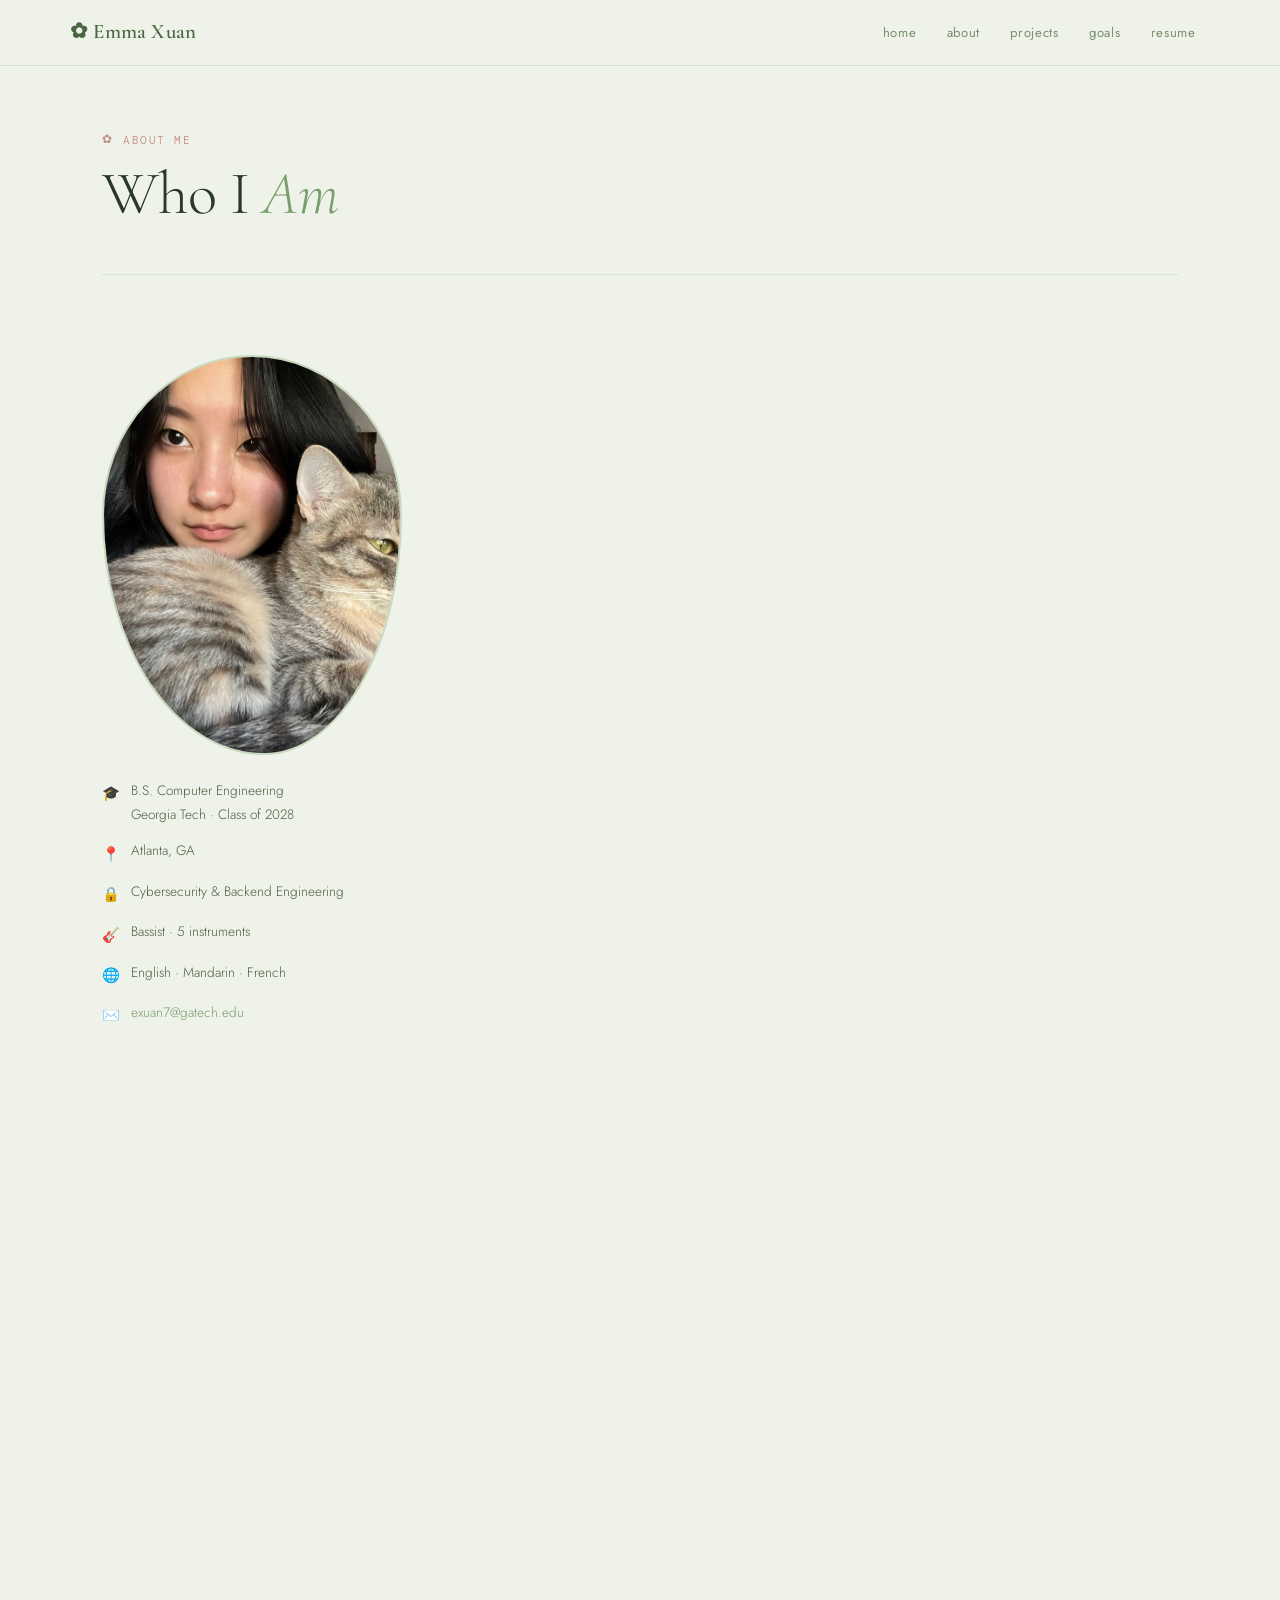
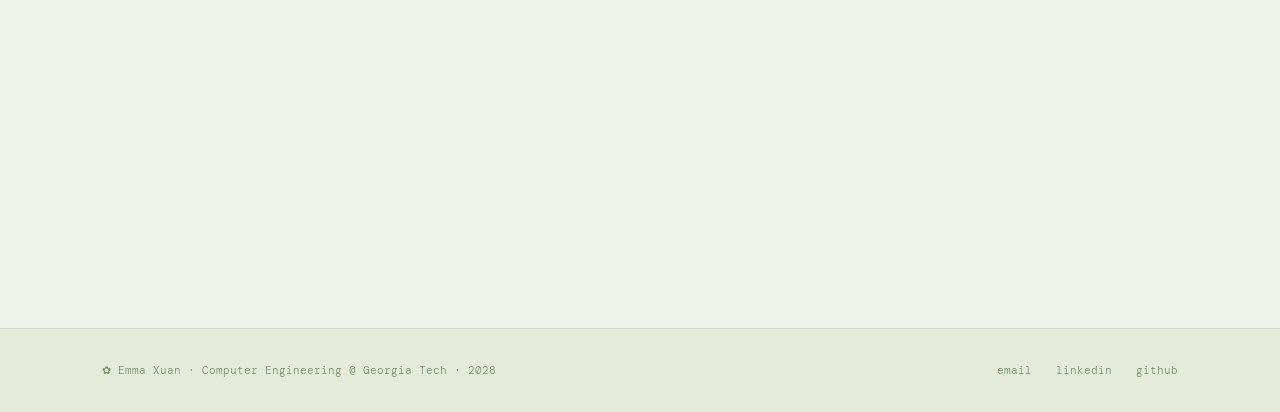
==== commit bd078398: "favicon update" ====
--- a/about.html
+++ b/about.html
@@ -4,6 +4,7 @@
   <meta charset="UTF-8">
   <meta name="viewport" content="width=device-width, initial-scale=1.0">
   <title>Emma Xuan Portfolio</title>
+  <link rel="icon" type="image/png" href="favicon.png">
   <link rel="stylesheet" href="css/style.css">
 </head>
 <body>
@@ -30,12 +31,9 @@
   <div class="about-layout">
     <aside class="about-sticky">
       <div class="about-photo-frame">
-        <!--
-          Replace with:
-          <img src="images/about.jpg" alt="Emma Xuan">
-        -->
-        <span style="font-size:2.5rem">🌿</span>
-        <span style="font-size:0.72rem; line-height:1.6; text-align:center">add a photo here<br><code style="font-size:0.65rem; opacity:0.7">images/about.jpg</code></span>
+        <img src="images/about.jpg" alt="Emma Xuan">
+        <!--<span style="font-size:2.5rem">🌿</span>
+        <span style="font-size:0.72rem; line-height:1.6; text-align:center">add a photo here<br><code style="font-size:0.65rem; opacity:0.7">images/about.jpg</code></span>-->
       </div>
       <ul class="about-quick-info">
         <li><span class="qi-icon">🎓</span><span>B.S. Computer Engineering<br>Georgia Tech · Class of 2028</span></li>
